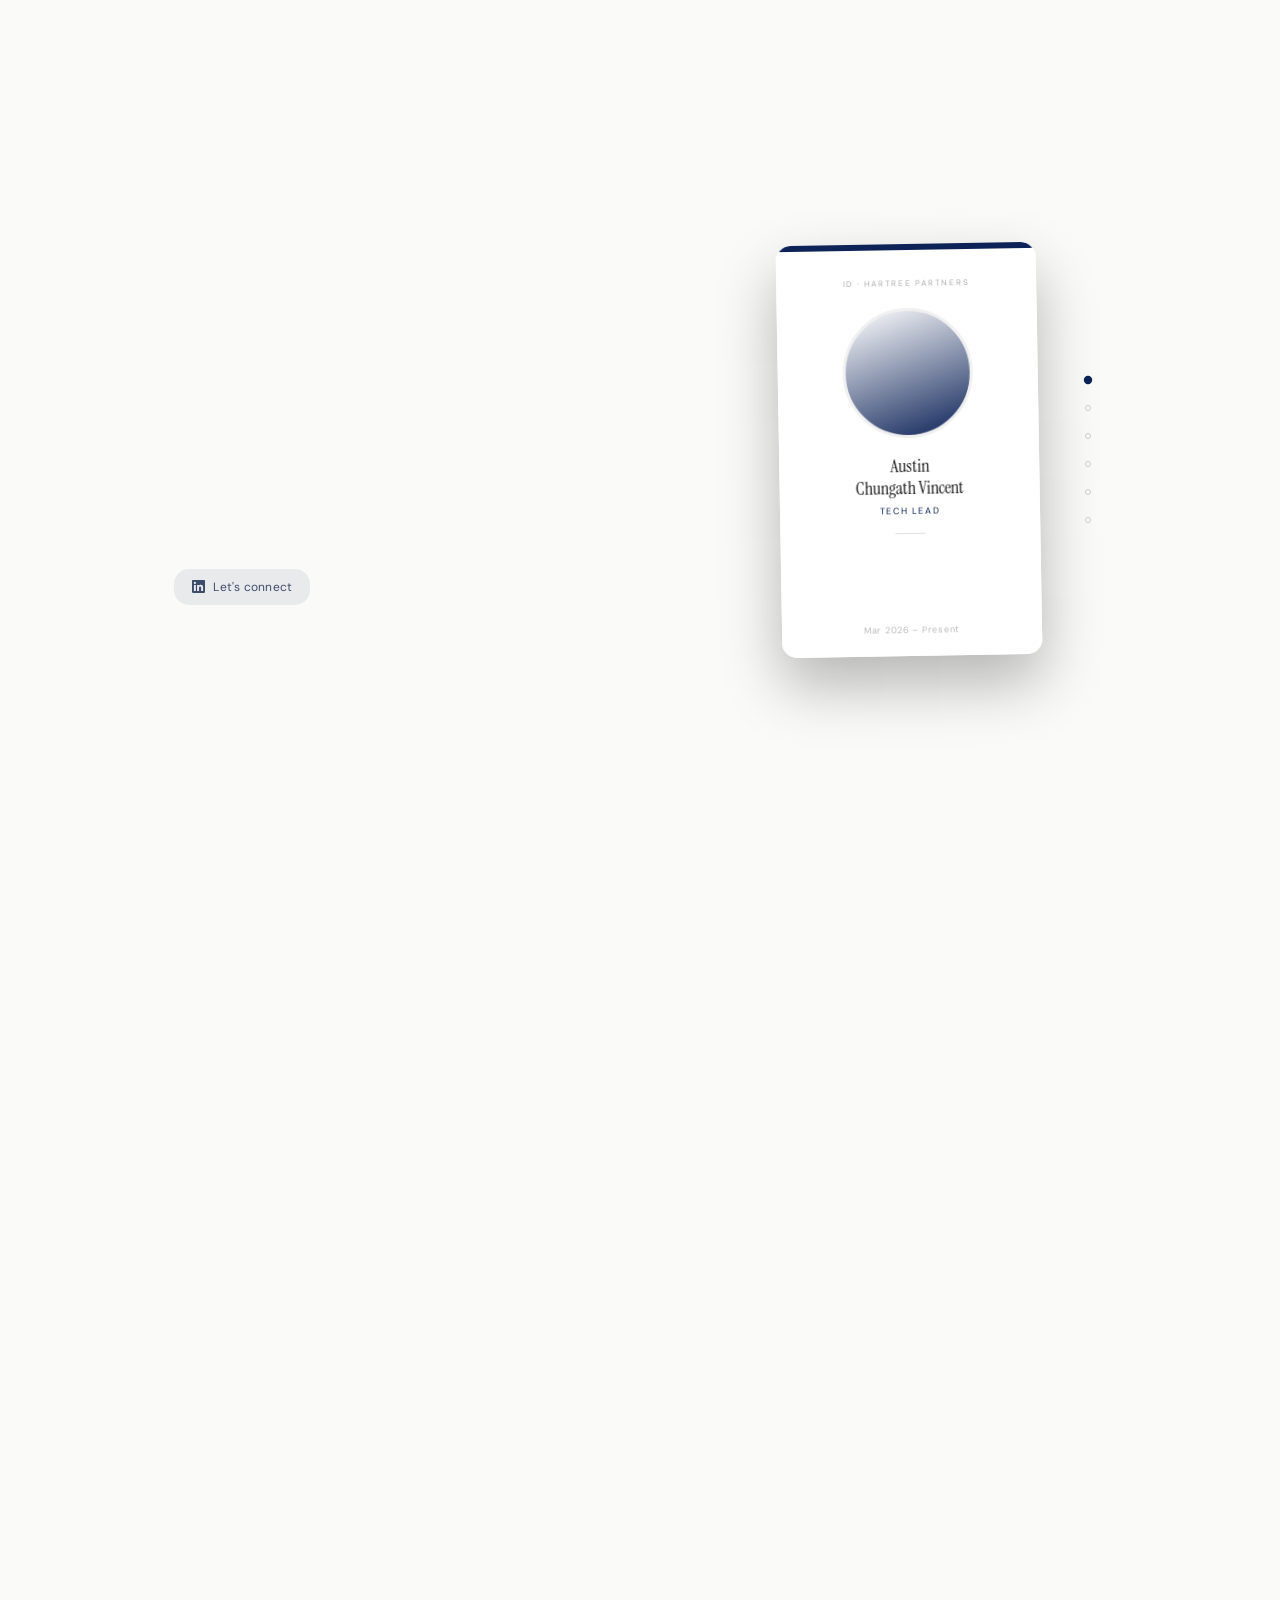
==== index.html @ 28f57650 "Add social preview meta tags for Open Graph and Twitter Card https://claude.ai/code/session_01TriZAc" ====
<!DOCTYPE html>
<html lang="en">
<head>
<meta charset="UTF-8">
<meta name="viewport" content="width=device-width, initial-scale=1.0">
<meta name="color-scheme" content="only light">
<title>Austin Chungath Vincent</title>
<meta property="og:title" content="Austin Chungath Vincent | Data Platform Architect">
<meta property="og:description" content="Architecting the data foundations for next-gen analytics and ML. Exploring a decade of scaling platforms from Fintech to Energy markets.">
<meta property="og:image" content="assets/headshots/hartree.jpg">
<meta property="og:type" content="website">
<meta name="twitter:card" content="summary_large_image">
<meta name="twitter:title" content="Austin Chungath Vincent | Data Platform Architect">
<meta name="twitter:description" content="Architecting the data foundations for next-gen analytics and ML. Exploring a decade of scaling platforms from Fintech to Energy markets.">
<meta name="twitter:image" content="assets/headshots/hartree.jpg">
<link rel="icon" type="image/svg+xml" href="favicon.svg">
<link rel="preconnect" href="https://fonts.googleapis.com">
<link href="https://fonts.googleapis.com/css2?family=Instrument+Serif:ital@0;1&family=DM+Sans:wght@300;400;500&display=swap" rel="stylesheet">
<link rel="stylesheet" href="css/styles.css">
</head>
<body>

<!-- Landscape block for mobile -->
<div class="orientation-msg" style="display:none; position:fixed; inset:0; background:#fafaf8; z-index:9999; flex-direction:column; align-items:center; justify-content:center; gap:16px; font-family:'DM Sans',sans-serif; color:#0d0d0d;">
  <div style="font-size:36px;">↺</div>
  <div style="font-size:13px; letter-spacing:.12em; text-transform:uppercase;">Please rotate your device</div>
</div>

<!-- ════════════════════ DESKTOP ════════════════════ -->
<div class="desktop">

  <!-- Left fixed panel -->
  <div class="left-panel" id="leftPanel">
    <div class="eyebrow" id="lpEyebrow"></div>
    <h2 class="headline" id="lpHeadline"></h2>
    <p class="sub" id="lpSub"></p>
    <div class="links">
      <a href="https://linkedin.com/in/austincv" target="_blank" class="linkedin-btn">
        <svg width="13" height="13" viewBox="0 0 24 24" fill="currentColor" aria-hidden="true"><path d="M20.447 20.452h-3.554v-5.569c0-1.328-.027-3.037-1.852-3.037-1.853 0-2.136 1.445-2.136 2.939v5.667H9.351V9h3.414v1.561h.046c.477-.9 1.637-1.85 3.37-1.85 3.601 0 4.267 2.37 4.267 5.455v6.286zM5.337 7.433a2.062 2.062 0 0 1-2.063-2.065 2.064 2.064 0 1 1 2.063 2.065zm1.782 13.019H3.555V9h3.564v11.452zM22.225 0H1.771C.792 0 0 .774 0 1.729v20.542C0 23.227.792 24 1.771 24h20.451C23.2 24 24 23.227 24 22.271V1.729C24 .774 23.2 0 22.222 0h.003z"/></svg>
        Let's connect
      </a>
    </div>
  </div>

  <!-- Right scrollable track -->
  <div class="right-track" id="rightTrack"></div>

  <!-- Sticky card stage -->
  <div class="card-stage">
    <div class="id-card-wrap">
      <div class="card-shadow" id="cardShadow"></div>
      <div class="card-3d" id="card3d">
        <div class="card-face front" id="cardFront"></div>
      </div>
    </div>
  </div>

</div>

<!-- ════════════════════ MOBILE ════════════════════ -->
<div class="mobile">
  <div class="mobile-header" id="mobileHeader">
    <div class="mobile-eyebrow" id="mobileEyebrow"></div>
    <div class="mobile-headline" id="mobileHeadline"></div>
  </div>

  <div class="mobile-swipe-area" id="mobileSwipeArea"></div>
  <div class="mobile-footer">
    <div class="mobile-progress" id="mobileProgress"></div>
  </div>
</div>

<script src="js/main.js"></script>
</body>
</html>
---- css/styles.css ----
@media screen and (max-width: 768px) and (orientation: landscape) {
  body { display: none; }
  .orientation-msg {
    display: flex !important;
  }
}

*, *::before, *::after { box-sizing: border-box; margin: 0; padding: 0; }

:root {
  --black: #0d0d0d;
  --white: #fafaf8;
  --grey: #888;
  --card-w: 260px;
  --card-h: 412px; /* ISO/IEC 7810 ID-1 portrait: 85.60×53.98 mm → 260×412 px */
}

html {
  scroll-behavior: auto;
  color-scheme: only light;
  scroll-snap-type: y mandatory;
}

body {
  background: var(--white);
  color: var(--black);
  font-family: 'DM Sans', sans-serif;
  overflow-x: hidden;
}

/* ─── DESKTOP ─────────────────────────────────────────── */
.desktop { display: flex; }
.mobile  { display: none; }

/* Left panel */
.left-panel {
  position: fixed;
  top: 0; left: 0;
  width: 42vw;
  height: 100vh;
  display: flex;
  flex-direction: column;
  justify-content: center;
  padding: 0 0 0 13.62vw;
  z-index: 10;
}

.left-panel .eyebrow {
  font-size: 11px;
  letter-spacing: .18em;
  text-transform: uppercase;
  color: var(--grey);
  margin-bottom: 20px;
  opacity: 0;
  transform: translateY(8px);
  transition: opacity .5s, transform .5s;
}


.left-panel .headline {
  font-family: 'Instrument Serif', serif;
  font-size: clamp(2.4rem, 4vw, 3.8rem);
  line-height: 1.08;
  letter-spacing: -.02em;
  margin-bottom: 20px;
  opacity: 0;
  transform: translateY(12px);
  transition: opacity .5s .06s, transform .5s .06s;
}

.left-panel .sub {
  font-size: 14px;
  line-height: 1.65;
  color: #555;
  max-width: 320px;
  opacity: 0;
  transform: translateY(8px);
  transition: opacity .5s .12s, transform .5s .12s;
}

.left-panel.visible .eyebrow,
.left-panel.visible .headline,
.left-panel.visible .sub { opacity: 1; transform: none; }

.links {
  display: flex;
  gap: 16px;
  margin-top: 40px;
}

.linkedin-btn {
  display: inline-flex;
  align-items: center;
  gap: 8px;
  padding: 10px 18px;
  border: none;
  border-radius: 15px;
  font-size: 12px;
  letter-spacing: .02em;
  color: color-mix(in srgb, var(--current-accent, #888) 60%, #888);
  background: color-mix(in srgb, var(--current-accent, #888) 7%, transparent);
  text-decoration: none;
  transition: transform .2s, box-shadow .2s;
}

/* Right scroll track */
.right-track {
  margin-left: 42vw;
  width: 58vw;
}

/* Fixed card stage */
.card-stage {
  position: fixed;
  top: 0;
  right: 0;
  width: 58vw;
  height: 100vh;
  display: flex;
  align-items: center;
  justify-content: center;
  perspective: 1200px;
}

/* ─── ID CARD ─────────────────────────────────────────── */
.id-card-wrap {
  position: relative;
  width: var(--card-w);
  height: var(--card-h);
}

/* Shadow on a sibling so filter never flattens preserve-3d */
.card-shadow {
  position: absolute;
  inset: 0;
  border-radius: 15px;
  box-shadow: 0 28px 60px rgba(0,0,0,.28);
  pointer-events: none;
}

/* Card container — transform driven by JS (swing + mouse tilt + flip) */
.card-3d {
  width: var(--card-w);
  height: var(--card-h);
  border-radius: 15px;
  overflow: hidden;
  background: #fff;
  position: relative;
  will-change: transform;
}

/* The single visible face */
.card-face {
  position: absolute;
  inset: 0;
  border-radius: 15px;
  overflow: hidden;
  background: #fff;
}


/* Card interior */
.card-inner {
  width: 100%;
  height: 100%;
  display: flex;
  flex-direction: column;
  align-items: center;
  padding: 28px 20px 20px;
  position: relative;
}

.card-top-stripe {
  position: absolute;
  top: 0; left: 0; right: 0;
  height: 6px;
  background: var(--accent, #0d0d0d);
}

.card-label {
  font-size: 8px;
  letter-spacing: .22em;
  text-transform: uppercase;
  color: #aaa;
  margin-bottom: 20px;
  margin-top: 6px;
}

.card-photo {
  width: 130px;
  height: 130px;
  border-radius: 50%;
  object-fit: cover;
  object-position: center top;
  border: 3px solid #f0f0f0;
  margin-bottom: 18px;
  flex-shrink: 0;
  background: linear-gradient(160deg, rgba(255,255,255,0.85) 0%, var(--accent) 100%);
}

.card-photo-placeholder {
  width: 130px;
  height: 130px;
  border-radius: 50%;
  background: #e8e8e8;
  margin-bottom: 18px;
  flex-shrink: 0;
  display: flex;
  align-items: center;
  justify-content: center;
  font-size: 28px;
  color: #aaa;
}

.card-name {
  font-family: 'Instrument Serif', serif;
  font-size: 18px;
  text-align: center;
  line-height: 1.2;
  margin-bottom: 6px;
  color: #111;
}

.card-title {
  font-size: 9px;
  letter-spacing: .18em;
  text-transform: uppercase;
  color: var(--accent, #0d0d0d);
  margin-bottom: 16px;
  text-align: center;
}

.card-divider {
  width: 30px;
  height: 1px;
  background: #e0e0e0;
  margin-bottom: 16px;
}

.card-logo-horizontal {
  margin-top: auto;
  max-width: 160px;
  max-height: 76px;
  object-fit: contain;
}

.card-dates {
  font-size: 9px;
  color: #bbb;
  letter-spacing: .08em;
  margin-top: 8px;
}

/* Role sections */
.role-section {
  height: 100vh;
  scroll-snap-align: start;
  scroll-snap-stop: always;
}

/* ─── SCROLL NAV ──────────────────────────────────────── */
.scroll-nav {
  position: fixed;
  right: calc(29vw - 182px);
  top: 50%;
  transform: translateY(-50%);
  display: flex;
  flex-direction: column;
  gap: 22px;
  z-index: 20;
}

.scroll-nav-item {
  display: flex;
  align-items: center;
  gap: 10px;
  cursor: pointer;
  justify-content: flex-end;
}

.scroll-nav-dot {
  width: 6px;
  height: 6px;
  border-radius: 50%;
  border: 1.5px solid #ccc;
  background: transparent;
  flex-shrink: 0;
  transition: background .35s, border-color .35s, transform .35s;
}

.scroll-nav-item.active .scroll-nav-dot {
  background: var(--nav-accent, #0d0d0d);
  border-color: var(--nav-accent, #0d0d0d);
  transform: scale(1.4);
}

/* ─── MOBILE ───────────────────────────────────────────── */
@media (max-width: 768px) {
  .scroll-nav { display: none; }
  .desktop { display: none; }

  .mobile {
    display: flex;
    flex-direction: column;
    height: 100vh;
    height: 100dvh;
    overflow: hidden;
  }

  .mobile-header {
    flex-shrink: 0;
    height: 25dvh;
    position: relative;
  }

  .mobile-eyebrow {
    position: absolute;
    top: 5dvh;
    left: 0;
    right: 0;
    text-align: center;
    font-size: 10px;
    letter-spacing: .18em;
    text-transform: uppercase;
    color: var(--grey);
    opacity: 0;
    transform: translateY(8px);
    transition: opacity .5s, transform .5s;
  }

  .mobile-headline {
    position: absolute;
    top: 9dvh;
    left: 50px;
    right: 50px;
    font-family: 'Instrument Serif', serif;
    font-size: 51.2px;
    line-height: 1.08;
    letter-spacing: -.02em;
    text-align: center;
    opacity: 0;
    transform: translateY(12px);
    transition: opacity .5s .06s, transform .5s .06s;
  }

  .mobile-header.visible .mobile-eyebrow,
  .mobile-header.visible .mobile-headline { opacity: 1; transform: none; }

  .mobile-swipe-area {
    flex: 1;
    position: relative;
    overflow: visible;
    min-height: 0;
  }

  /* Each card is individually positioned — JS sets translateX per card.
     Card is always rendered at the exact desktop dimensions (260×412px);
     JS injects scale() into every transform to fit the available space,
     guaranteeing pixel-identical proportions to the desktop card. */
  .mobile-card {
    position: absolute;
    top: 50%;
    left: 50%;
    width: var(--card-w);
    height: var(--card-h);
    border-radius: 15px;
    background: #fff;
    overflow: hidden;
    box-shadow: 0 12px 32px rgba(0,0,0,.14), 0 3px 8px rgba(0,0,0,.06);
    will-change: transform;
    user-select: none;
    -webkit-user-drag: none;
  }

  .mobile-footer {
    flex-shrink: 0;
    height: 10dvh;
    display: flex;
    flex-direction: column;
    align-items: center;
    position: relative;
    justify-content: center;
    padding: 0 20px max(16px, env(safe-area-inset-bottom));
  }

  .mobile-progress {
    position: absolute;
    top: 1.5dvh;
    left: 50%;
    transform: translateX(-50%);
    display: flex;
    gap: 6px;
  }

  .mobile-progress-dot {
    width: 6px; height: 6px;
    border-radius: 50%;
    border: 1px solid #d0d0d0;
    background: transparent;
    flex-shrink: 0;
    transition: background .35s, border-color .35s;
  }
  .mobile-progress-dot.active {
    background: #d0d0d0;
    border-color: #d0d0d0;
  }



}

/* ─── SMALL-HEIGHT PHONES (iPhone SE / 8, ≤700px tall) ──── */
@media (max-width: 768px) and (max-height: 700px) {
  .mobile-eyebrow {
    margin-bottom: 8px;
  }
  .mobile-headline {
    font-size: 38px;
  }
  /* Card interior proportions are preserved by JS scale() — no overrides needed */
}

/* ─── HOVER (pointer devices only) ───────────────────────── */
@media (hover: hover) {
  .linkedin-btn:hover {
    transform: translateY(-2px);
    box-shadow: 0 6px 16px rgba(0,0,0,.10);
  }
  .linkedin-btn:active {
    transform: translateY(1px);
    box-shadow: 0 2px 6px rgba(0,0,0,.08);
  }
}
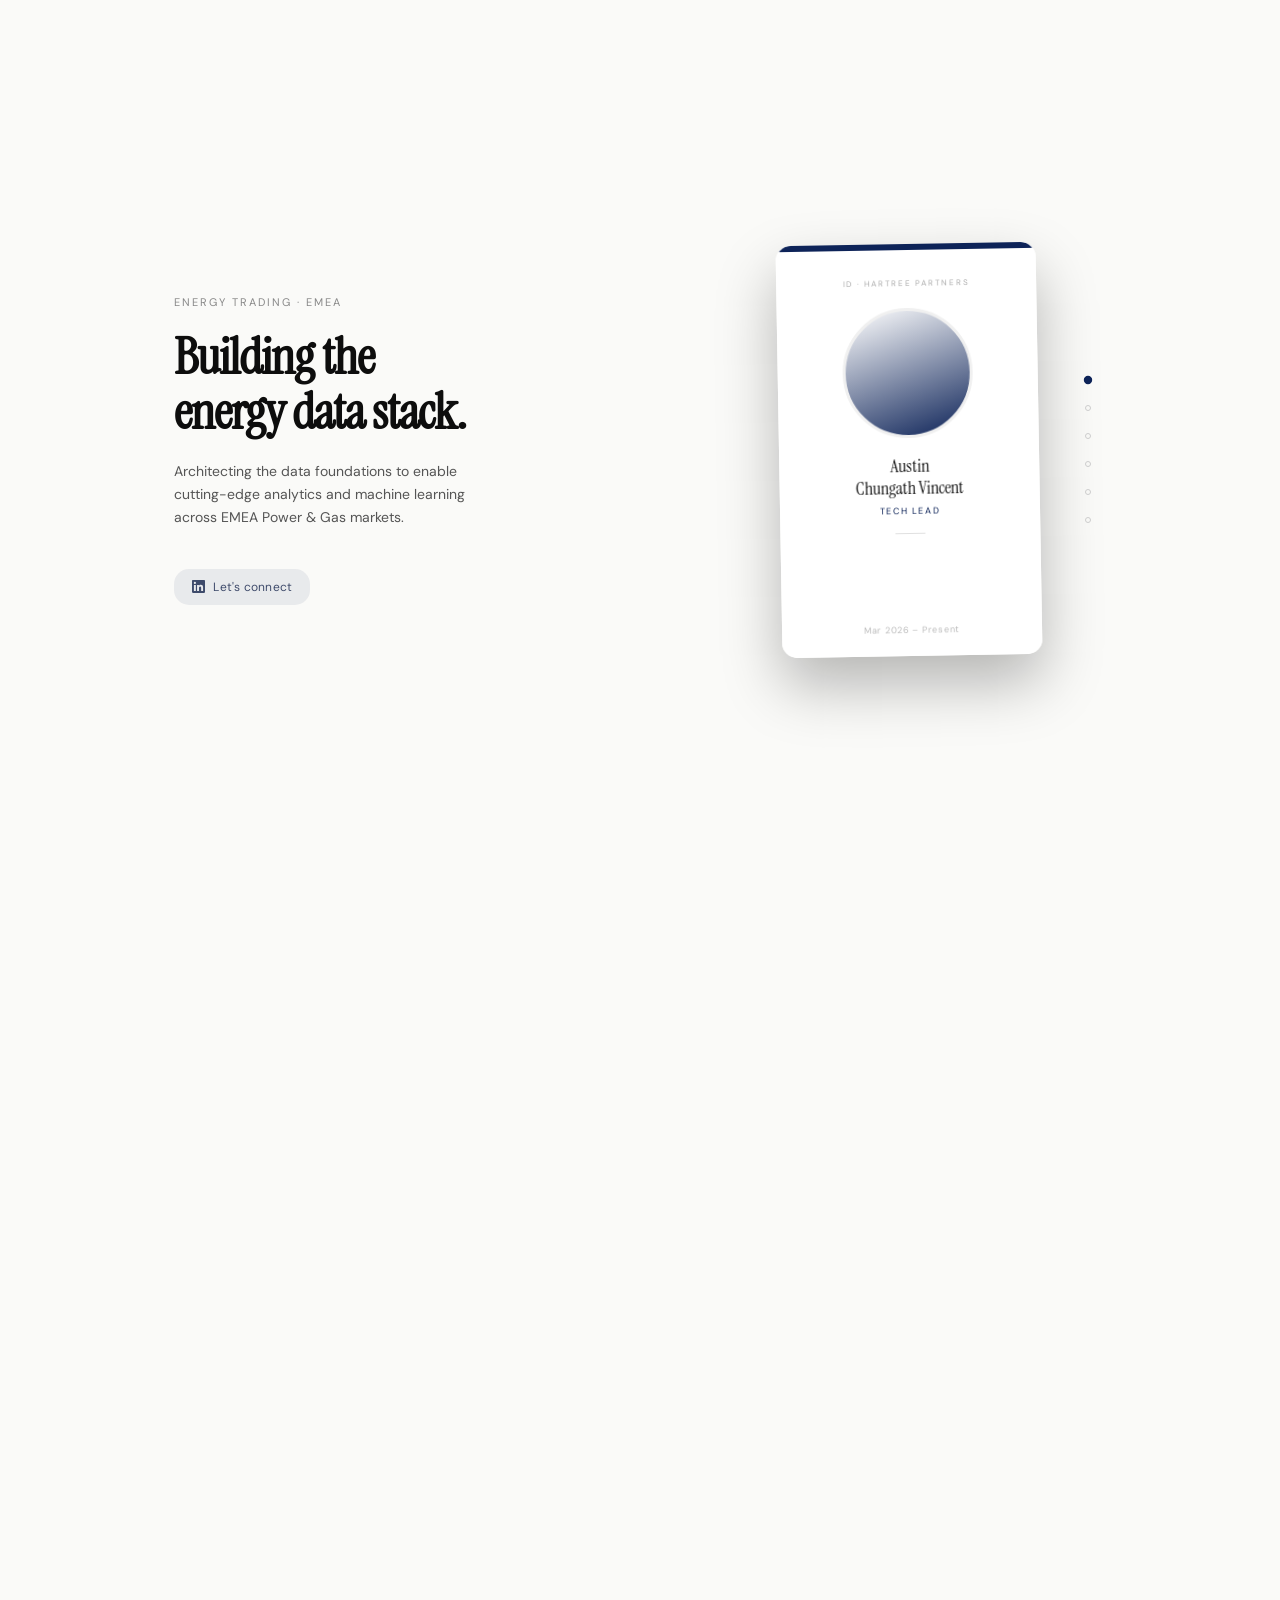
==== commit 256313f4: "Fix og:image and twitter:image to use absolute URLs Relative paths are not resolved correctly by soc" ====
--- a/index.html
+++ b/index.html
@@ -7,12 +7,13 @@
 <title>Austin Chungath Vincent</title>
 <meta property="og:title" content="Austin Chungath Vincent | Data Platform Architect">
 <meta property="og:description" content="Architecting the data foundations for next-gen analytics and ML. Exploring a decade of scaling platforms from Fintech to Energy markets.">
-<meta property="og:image" content="assets/headshots/hartree.jpg">
+<meta property="og:image" content="https://austincv.com/assets/headshots/hartree.jpg">
 <meta property="og:type" content="website">
+<meta property="og:url" content="https://austincv.com">
 <meta name="twitter:card" content="summary_large_image">
 <meta name="twitter:title" content="Austin Chungath Vincent | Data Platform Architect">
 <meta name="twitter:description" content="Architecting the data foundations for next-gen analytics and ML. Exploring a decade of scaling platforms from Fintech to Energy markets.">
-<meta name="twitter:image" content="assets/headshots/hartree.jpg">
+<meta name="twitter:image" content="https://austincv.com/assets/headshots/hartree.jpg">
 <link rel="icon" type="image/svg+xml" href="favicon.svg">
 <link rel="preconnect" href="https://fonts.googleapis.com">
 <link href="https://fonts.googleapis.com/css2?family=Instrument+Serif:ital@0;1&family=DM+Sans:wght@300;400;500&display=swap" rel="stylesheet">
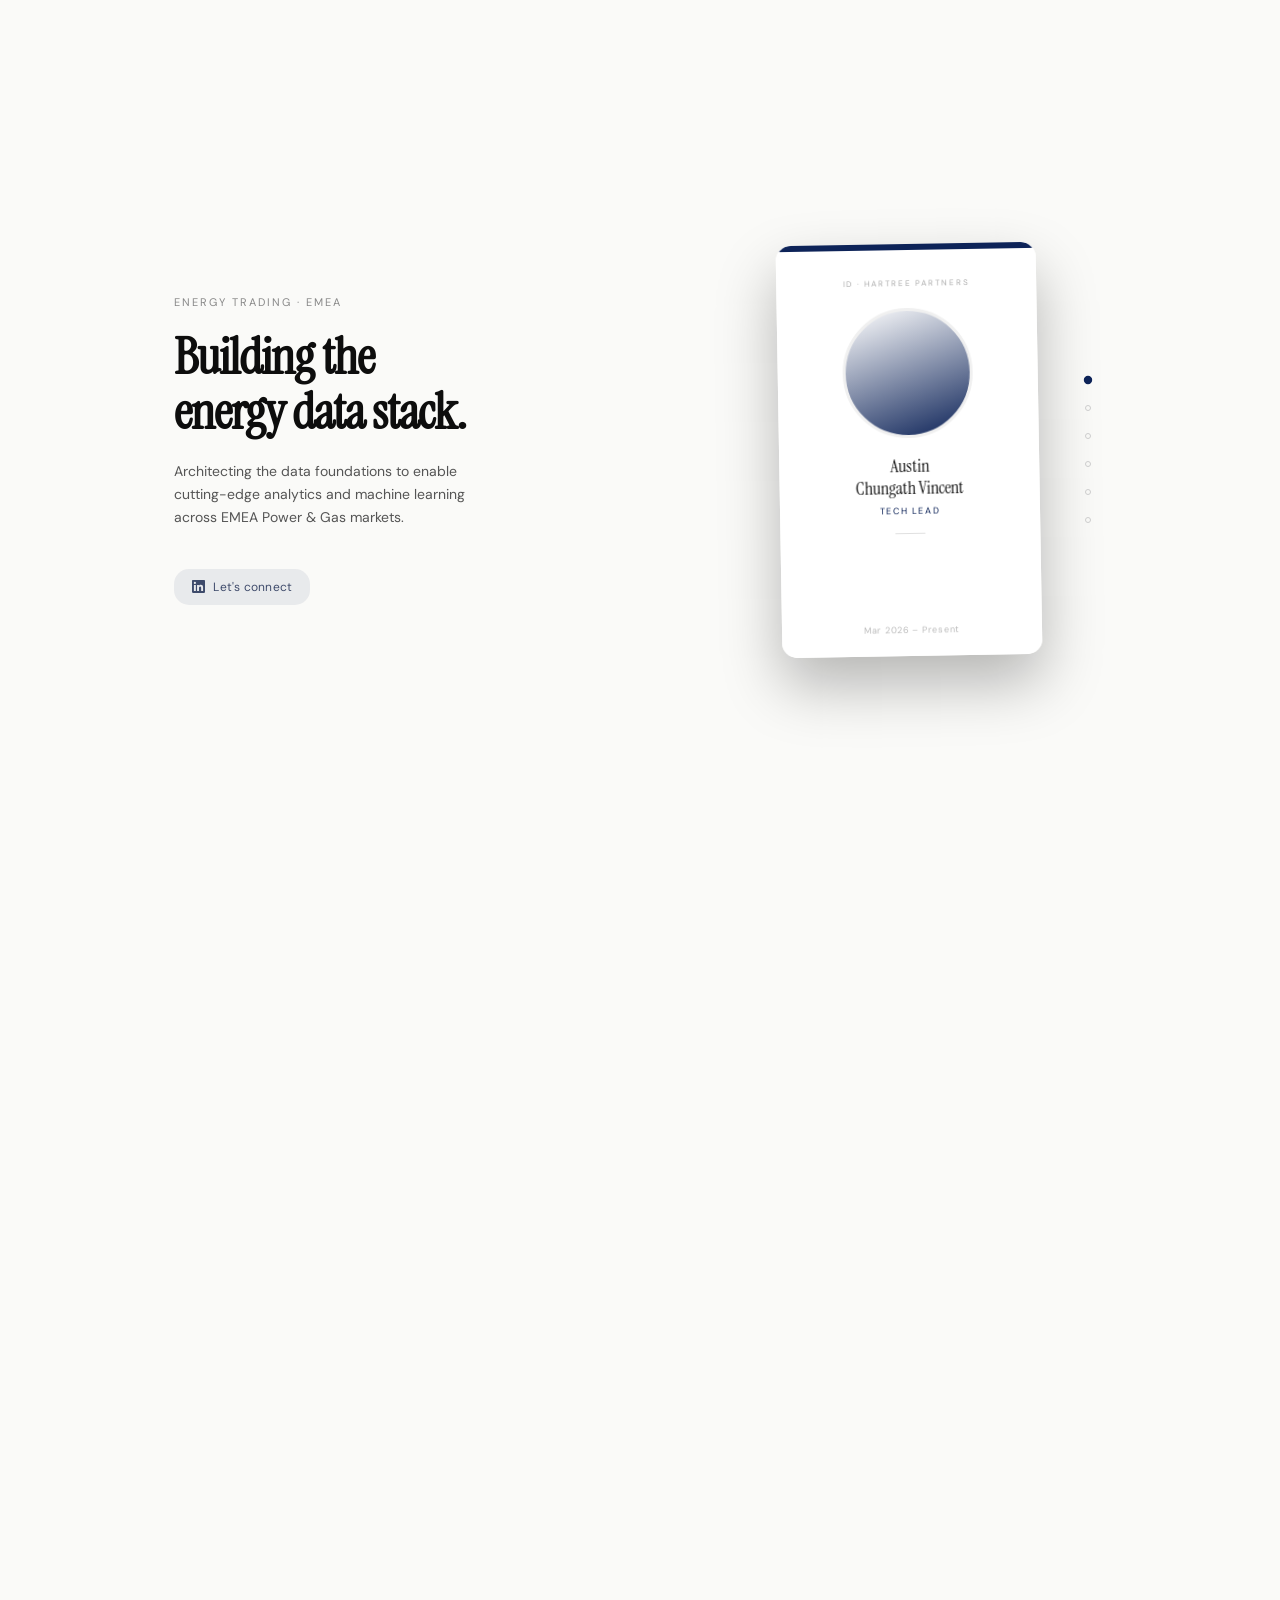
==== commit 45872224: "Add dedicated 1200x630 social preview image - Generate assets/social-preview.png at the OG-recommend" ====
--- a/index.html
+++ b/index.html
@@ -7,13 +7,17 @@
 <title>Austin Chungath Vincent</title>
 <meta property="og:title" content="Austin Chungath Vincent | Data Platform Architect">
 <meta property="og:description" content="Architecting the data foundations for next-gen analytics and ML. Exploring a decade of scaling platforms from Fintech to Energy markets.">
-<meta property="og:image" content="https://austincv.com/assets/headshots/hartree.jpg">
+<meta property="og:image" content="https://austincv.com/assets/social-preview.png">
+<meta property="og:image:width" content="1200">
+<meta property="og:image:height" content="630">
+<meta property="og:image:alt" content="Austin Chungath Vincent — Data Platform Architect">
 <meta property="og:type" content="website">
 <meta property="og:url" content="https://austincv.com">
 <meta name="twitter:card" content="summary_large_image">
 <meta name="twitter:title" content="Austin Chungath Vincent | Data Platform Architect">
 <meta name="twitter:description" content="Architecting the data foundations for next-gen analytics and ML. Exploring a decade of scaling platforms from Fintech to Energy markets.">
-<meta name="twitter:image" content="https://austincv.com/assets/headshots/hartree.jpg">
+<meta name="twitter:image" content="https://austincv.com/assets/social-preview.png">
+<meta name="twitter:image:alt" content="Austin Chungath Vincent — Data Platform Architect">
 <link rel="icon" type="image/svg+xml" href="favicon.svg">
 <link rel="preconnect" href="https://fonts.googleapis.com">
 <link href="https://fonts.googleapis.com/css2?family=Instrument+Serif:ital@0;1&family=DM+Sans:wght@300;400;500&display=swap" rel="stylesheet">
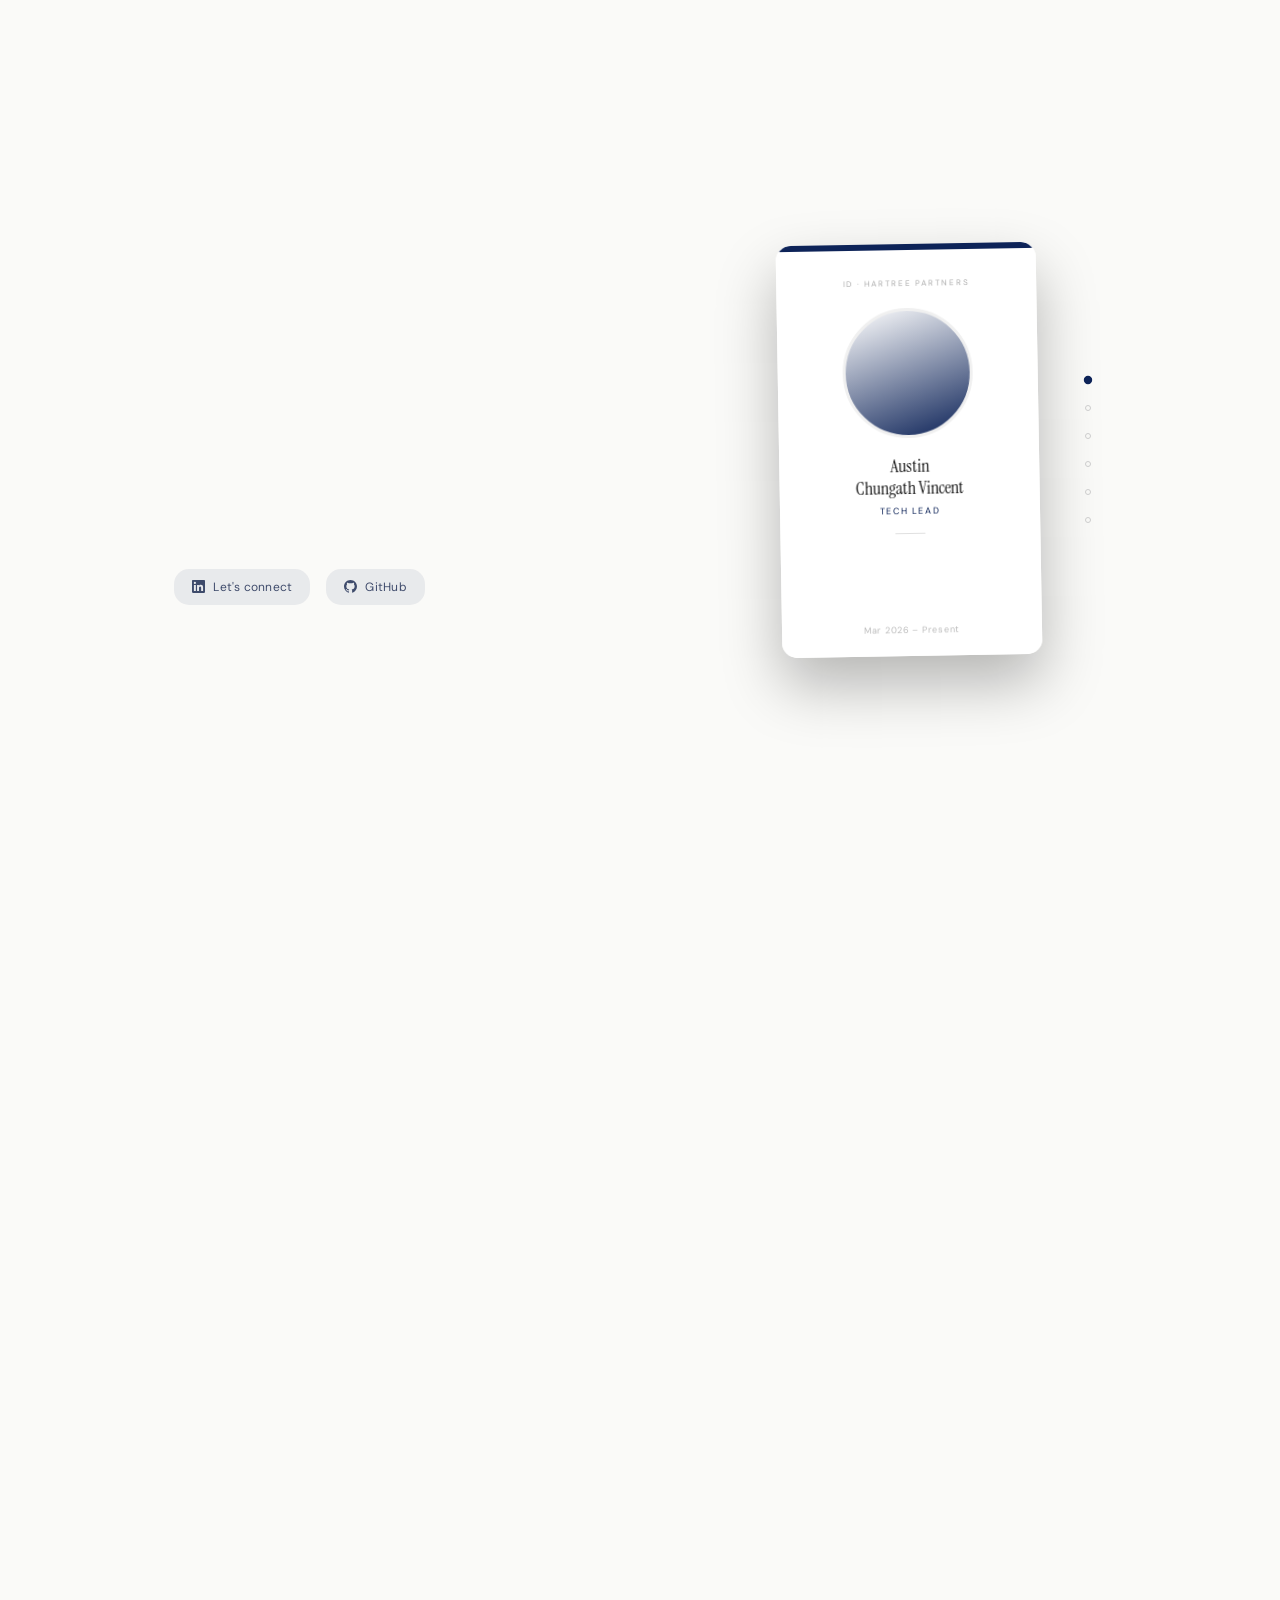
==== commit af9d533b: "fix: audit — missing GitHub links, mobile buttons, headline overflow, eyebrow typo - Add GitHub butt" ====
--- a/index.html
+++ b/index.html
@@ -44,6 +44,10 @@
         <svg width="13" height="13" viewBox="0 0 24 24" fill="currentColor" aria-hidden="true"><path d="M20.447 20.452h-3.554v-5.569c0-1.328-.027-3.037-1.852-3.037-1.853 0-2.136 1.445-2.136 2.939v5.667H9.351V9h3.414v1.561h.046c.477-.9 1.637-1.85 3.37-1.85 3.601 0 4.267 2.37 4.267 5.455v6.286zM5.337 7.433a2.062 2.062 0 0 1-2.063-2.065 2.064 2.064 0 1 1 2.063 2.065zm1.782 13.019H3.555V9h3.564v11.452zM22.225 0H1.771C.792 0 0 .774 0 1.729v20.542C0 23.227.792 24 1.771 24h20.451C23.2 24 24 23.227 24 22.271V1.729C24 .774 23.2 0 22.222 0h.003z"/></svg>
         Let's connect
       </a>
+      <a href="https://github.com/austincv" target="_blank" class="github-btn">
+        <svg width="13" height="13" viewBox="0 0 24 24" fill="currentColor" aria-hidden="true"><path d="M12 0C5.374 0 0 5.373 0 12c0 5.302 3.438 9.8 8.207 11.387.599.111.793-.261.793-.577v-2.234c-3.338.726-4.033-1.416-4.033-1.416-.546-1.387-1.333-1.756-1.333-1.756-1.089-.745.083-.729.083-.729 1.205.084 1.839 1.237 1.839 1.237 1.07 1.834 2.807 1.304 3.492.997.107-.775.418-1.305.762-1.604-2.665-.305-5.467-1.334-5.467-5.931 0-1.311.469-2.381 1.236-3.221-.124-.303-.535-1.524.117-3.176 0 0 1.008-.322 3.301 1.23A11.509 11.509 0 0 1 12 5.803c1.02.005 2.047.138 3.006.404 2.291-1.552 3.297-1.23 3.297-1.23.653 1.653.242 2.874.118 3.176.77.84 1.235 1.911 1.235 3.221 0 4.609-2.807 5.624-5.479 5.921.43.372.823 1.102.823 2.222v3.293c0 .319.192.694.801.576C20.566 21.797 24 17.3 24 12c0-6.627-5.373-12-12-12z"/></svg>
+        GitHub
+      </a>
     </div>
   </div>
 
@@ -72,6 +76,16 @@
   <div class="mobile-swipe-area" id="mobileSwipeArea"></div>
   <div class="mobile-footer">
     <div class="mobile-progress" id="mobileProgress"></div>
+    <div class="mobile-links">
+      <a href="https://linkedin.com/in/austincv" target="_blank" class="mobile-link-btn">
+        <svg width="12" height="12" viewBox="0 0 24 24" fill="currentColor" aria-hidden="true"><path d="M20.447 20.452h-3.554v-5.569c0-1.328-.027-3.037-1.852-3.037-1.853 0-2.136 1.445-2.136 2.939v5.667H9.351V9h3.414v1.561h.046c.477-.9 1.637-1.85 3.37-1.85 3.601 0 4.267 2.37 4.267 5.455v6.286zM5.337 7.433a2.062 2.062 0 0 1-2.063-2.065 2.064 2.064 0 1 1 2.063 2.065zm1.782 13.019H3.555V9h3.564v11.452zM22.225 0H1.771C.792 0 0 .774 0 1.729v20.542C0 23.227.792 24 1.771 24h20.451C23.2 24 24 23.227 24 22.271V1.729C24 .774 23.2 0 22.222 0h.003z"/></svg>
+        LinkedIn
+      </a>
+      <a href="https://github.com/austincv" target="_blank" class="mobile-link-btn">
+        <svg width="12" height="12" viewBox="0 0 24 24" fill="currentColor" aria-hidden="true"><path d="M12 0C5.374 0 0 5.373 0 12c0 5.302 3.438 9.8 8.207 11.387.599.111.793-.261.793-.577v-2.234c-3.338.726-4.033-1.416-4.033-1.416-.546-1.387-1.333-1.756-1.333-1.756-1.089-.745.083-.729.083-.729 1.205.084 1.839 1.237 1.839 1.237 1.07 1.834 2.807 1.304 3.492.997.107-.775.418-1.305.762-1.604-2.665-.305-5.467-1.334-5.467-5.931 0-1.311.469-2.381 1.236-3.221-.124-.303-.535-1.524.117-3.176 0 0 1.008-.322 3.301 1.23A11.509 11.509 0 0 1 12 5.803c1.02.005 2.047.138 3.006.404 2.291-1.552 3.297-1.23 3.297-1.23.653 1.653.242 2.874.118 3.176.77.84 1.235 1.911 1.235 3.221 0 4.609-2.807 5.624-5.479 5.921.43.372.823 1.102.823 2.222v3.293c0 .319.192.694.801.576C20.566 21.797 24 17.3 24 12c0-6.627-5.373-12-12-12z"/></svg>
+        GitHub
+      </a>
+    </div>
   </div>
 </div>
 
--- a/css/styles.css
+++ b/css/styles.css
@@ -88,7 +88,8 @@
   margin-top: 40px;
 }
 
-.linkedin-btn {
+.linkedin-btn,
+.github-btn {
   display: inline-flex;
   align-items: center;
   gap: 8px;
@@ -334,7 +335,7 @@
     left: 50px;
     right: 50px;
     font-family: 'Instrument Serif', serif;
-    font-size: 51.2px;
+    font-size: clamp(28px, 8.5vw, 44px);
     line-height: 1.08;
     letter-spacing: -.02em;
     text-align: center;
@@ -405,7 +406,29 @@
     border-color: #d0d0d0;
   }
 
-
+  .mobile-links {
+    position: absolute;
+    bottom: max(14px, env(safe-area-inset-bottom));
+    left: 50%;
+    transform: translateX(-50%);
+    display: flex;
+    gap: 10px;
+  }
+
+  .mobile-link-btn {
+    display: inline-flex;
+    align-items: center;
+    gap: 6px;
+    padding: 8px 16px;
+    border-radius: 12px;
+    font-size: 11px;
+    letter-spacing: .02em;
+    color: color-mix(in srgb, var(--current-accent, #888) 60%, #888);
+    background: color-mix(in srgb, var(--current-accent, #888) 7%, transparent);
+    text-decoration: none;
+    white-space: nowrap;
+    transition: transform .2s, box-shadow .2s;
+  }
 
 }
 
@@ -415,18 +438,22 @@
     margin-bottom: 8px;
   }
   .mobile-headline {
-    font-size: 38px;
+    font-size: clamp(22px, 7vw, 32px);
   }
   /* Card interior proportions are preserved by JS scale() — no overrides needed */
 }
 
 /* ─── HOVER (pointer devices only) ───────────────────────── */
 @media (hover: hover) {
-  .linkedin-btn:hover {
+  .linkedin-btn:hover,
+  .github-btn:hover,
+  .mobile-link-btn:hover {
     transform: translateY(-2px);
     box-shadow: 0 6px 16px rgba(0,0,0,.10);
   }
-  .linkedin-btn:active {
+  .linkedin-btn:active,
+  .github-btn:active,
+  .mobile-link-btn:active {
     transform: translateY(1px);
     box-shadow: 0 2px 6px rgba(0,0,0,.08);
   }
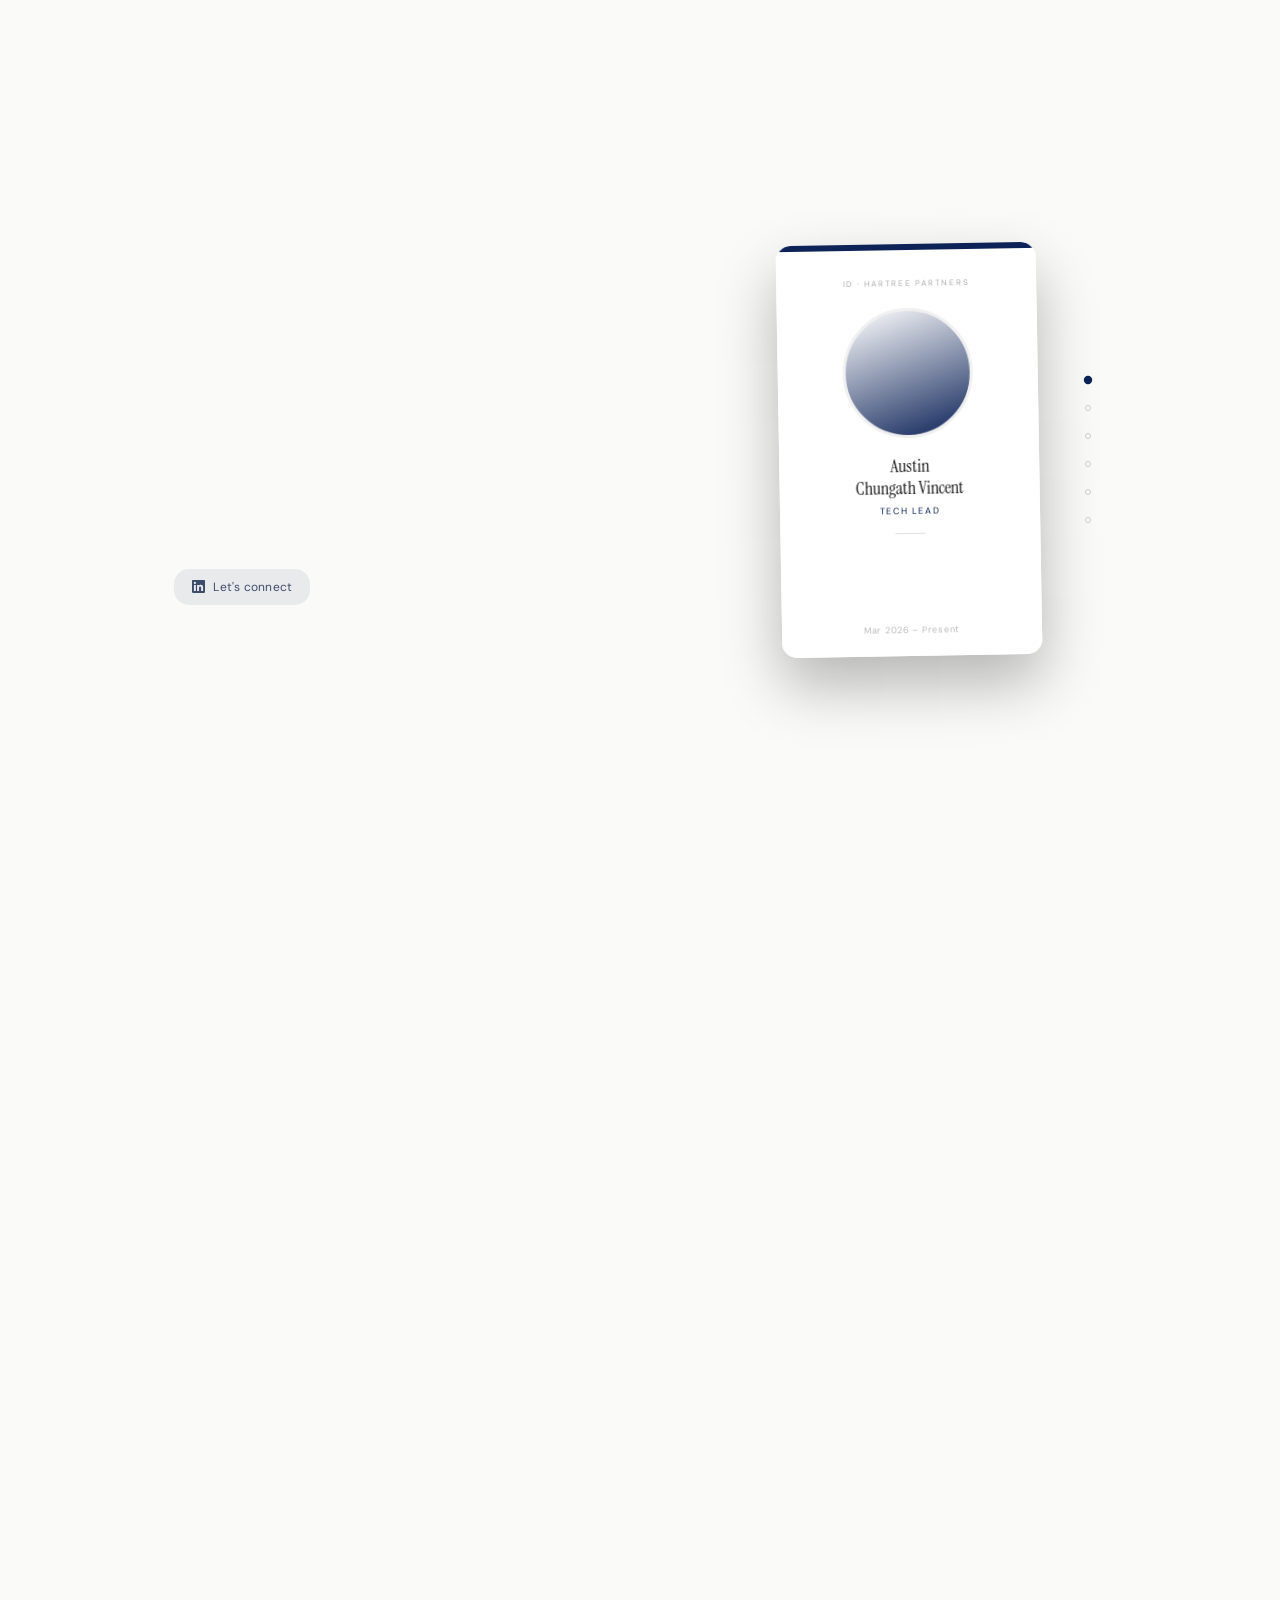
==== commit f563907c: "revert: undo GitHub link + mobile buttons (intentional design) Desktop shows LinkedIn only. Mobile h" ====
--- a/index.html
+++ b/index.html
@@ -44,10 +44,6 @@
         <svg width="13" height="13" viewBox="0 0 24 24" fill="currentColor" aria-hidden="true"><path d="M20.447 20.452h-3.554v-5.569c0-1.328-.027-3.037-1.852-3.037-1.853 0-2.136 1.445-2.136 2.939v5.667H9.351V9h3.414v1.561h.046c.477-.9 1.637-1.85 3.37-1.85 3.601 0 4.267 2.37 4.267 5.455v6.286zM5.337 7.433a2.062 2.062 0 0 1-2.063-2.065 2.064 2.064 0 1 1 2.063 2.065zm1.782 13.019H3.555V9h3.564v11.452zM22.225 0H1.771C.792 0 0 .774 0 1.729v20.542C0 23.227.792 24 1.771 24h20.451C23.2 24 24 23.227 24 22.271V1.729C24 .774 23.2 0 22.222 0h.003z"/></svg>
         Let's connect
       </a>
-      <a href="https://github.com/austincv" target="_blank" class="github-btn">
-        <svg width="13" height="13" viewBox="0 0 24 24" fill="currentColor" aria-hidden="true"><path d="M12 0C5.374 0 0 5.373 0 12c0 5.302 3.438 9.8 8.207 11.387.599.111.793-.261.793-.577v-2.234c-3.338.726-4.033-1.416-4.033-1.416-.546-1.387-1.333-1.756-1.333-1.756-1.089-.745.083-.729.083-.729 1.205.084 1.839 1.237 1.839 1.237 1.07 1.834 2.807 1.304 3.492.997.107-.775.418-1.305.762-1.604-2.665-.305-5.467-1.334-5.467-5.931 0-1.311.469-2.381 1.236-3.221-.124-.303-.535-1.524.117-3.176 0 0 1.008-.322 3.301 1.23A11.509 11.509 0 0 1 12 5.803c1.02.005 2.047.138 3.006.404 2.291-1.552 3.297-1.23 3.297-1.23.653 1.653.242 2.874.118 3.176.77.84 1.235 1.911 1.235 3.221 0 4.609-2.807 5.624-5.479 5.921.43.372.823 1.102.823 2.222v3.293c0 .319.192.694.801.576C20.566 21.797 24 17.3 24 12c0-6.627-5.373-12-12-12z"/></svg>
-        GitHub
-      </a>
     </div>
   </div>
 
@@ -76,16 +72,6 @@
   <div class="mobile-swipe-area" id="mobileSwipeArea"></div>
   <div class="mobile-footer">
     <div class="mobile-progress" id="mobileProgress"></div>
-    <div class="mobile-links">
-      <a href="https://linkedin.com/in/austincv" target="_blank" class="mobile-link-btn">
-        <svg width="12" height="12" viewBox="0 0 24 24" fill="currentColor" aria-hidden="true"><path d="M20.447 20.452h-3.554v-5.569c0-1.328-.027-3.037-1.852-3.037-1.853 0-2.136 1.445-2.136 2.939v5.667H9.351V9h3.414v1.561h.046c.477-.9 1.637-1.85 3.37-1.85 3.601 0 4.267 2.37 4.267 5.455v6.286zM5.337 7.433a2.062 2.062 0 0 1-2.063-2.065 2.064 2.064 0 1 1 2.063 2.065zm1.782 13.019H3.555V9h3.564v11.452zM22.225 0H1.771C.792 0 0 .774 0 1.729v20.542C0 23.227.792 24 1.771 24h20.451C23.2 24 24 23.227 24 22.271V1.729C24 .774 23.2 0 22.222 0h.003z"/></svg>
-        LinkedIn
-      </a>
-      <a href="https://github.com/austincv" target="_blank" class="mobile-link-btn">
-        <svg width="12" height="12" viewBox="0 0 24 24" fill="currentColor" aria-hidden="true"><path d="M12 0C5.374 0 0 5.373 0 12c0 5.302 3.438 9.8 8.207 11.387.599.111.793-.261.793-.577v-2.234c-3.338.726-4.033-1.416-4.033-1.416-.546-1.387-1.333-1.756-1.333-1.756-1.089-.745.083-.729.083-.729 1.205.084 1.839 1.237 1.839 1.237 1.07 1.834 2.807 1.304 3.492.997.107-.775.418-1.305.762-1.604-2.665-.305-5.467-1.334-5.467-5.931 0-1.311.469-2.381 1.236-3.221-.124-.303-.535-1.524.117-3.176 0 0 1.008-.322 3.301 1.23A11.509 11.509 0 0 1 12 5.803c1.02.005 2.047.138 3.006.404 2.291-1.552 3.297-1.23 3.297-1.23.653 1.653.242 2.874.118 3.176.77.84 1.235 1.911 1.235 3.221 0 4.609-2.807 5.624-5.479 5.921.43.372.823 1.102.823 2.222v3.293c0 .319.192.694.801.576C20.566 21.797 24 17.3 24 12c0-6.627-5.373-12-12-12z"/></svg>
-        GitHub
-      </a>
-    </div>
   </div>
 </div>
 
--- a/css/styles.css
+++ b/css/styles.css
@@ -88,8 +88,7 @@
   margin-top: 40px;
 }
 
-.linkedin-btn,
-.github-btn {
+.linkedin-btn {
   display: inline-flex;
   align-items: center;
   gap: 8px;
@@ -406,29 +405,7 @@
     border-color: #d0d0d0;
   }
 
-  .mobile-links {
-    position: absolute;
-    bottom: max(14px, env(safe-area-inset-bottom));
-    left: 50%;
-    transform: translateX(-50%);
-    display: flex;
-    gap: 10px;
-  }
-
-  .mobile-link-btn {
-    display: inline-flex;
-    align-items: center;
-    gap: 6px;
-    padding: 8px 16px;
-    border-radius: 12px;
-    font-size: 11px;
-    letter-spacing: .02em;
-    color: color-mix(in srgb, var(--current-accent, #888) 60%, #888);
-    background: color-mix(in srgb, var(--current-accent, #888) 7%, transparent);
-    text-decoration: none;
-    white-space: nowrap;
-    transition: transform .2s, box-shadow .2s;
-  }
+
 
 }
 
@@ -445,15 +422,11 @@
 
 /* ─── HOVER (pointer devices only) ───────────────────────── */
 @media (hover: hover) {
-  .linkedin-btn:hover,
-  .github-btn:hover,
-  .mobile-link-btn:hover {
+  .linkedin-btn:hover {
     transform: translateY(-2px);
     box-shadow: 0 6px 16px rgba(0,0,0,.10);
   }
-  .linkedin-btn:active,
-  .github-btn:active,
-  .mobile-link-btn:active {
+  .linkedin-btn:active {
     transform: translateY(1px);
     box-shadow: 0 2px 6px rgba(0,0,0,.08);
   }
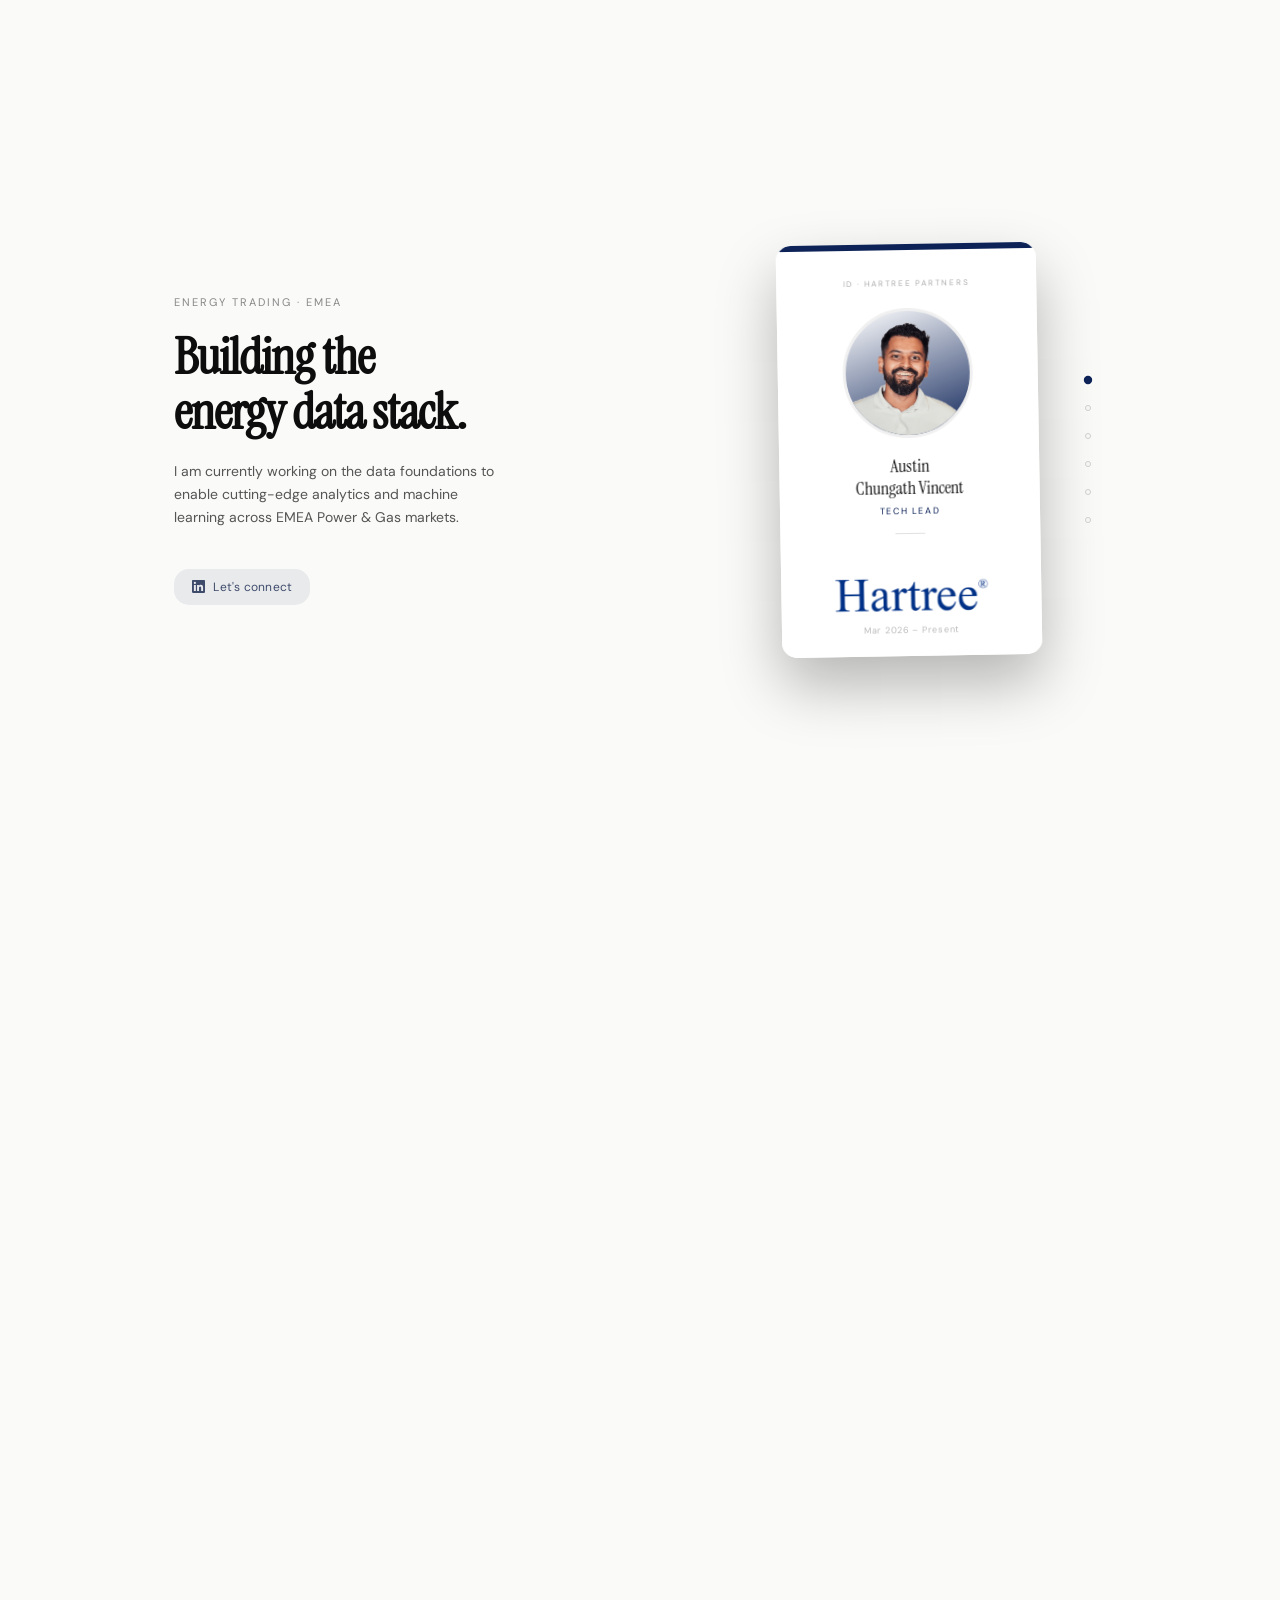
==== commit 2cd81030: "Add LinkedIn icon to mobile footer (bottom-right) Subtle #999 grey icon, absolutely positioned in th" ====
--- a/index.html
+++ b/index.html
@@ -72,6 +72,9 @@
   <div class="mobile-swipe-area" id="mobileSwipeArea"></div>
   <div class="mobile-footer">
     <div class="mobile-progress" id="mobileProgress"></div>
+    <a href="https://linkedin.com/in/austincv" target="_blank" class="mobile-linkedin-icon" aria-label="LinkedIn">
+      <svg width="16" height="16" viewBox="0 0 24 24" fill="currentColor" aria-hidden="true"><path d="M20.447 20.452h-3.554v-5.569c0-1.328-.027-3.037-1.852-3.037-1.853 0-2.136 1.445-2.136 2.939v5.667H9.351V9h3.414v1.561h.046c.477-.9 1.637-1.85 3.37-1.85 3.601 0 4.267 2.37 4.267 5.455v6.286zM5.337 7.433a2.062 2.062 0 0 1-2.063-2.065 2.064 2.064 0 1 1 2.063 2.065zm1.782 13.019H3.555V9h3.564v11.452zM22.225 0H1.771C.792 0 0 .774 0 1.729v20.542C0 23.227.792 24 1.771 24h20.451C23.2 24 24 23.227 24 22.271V1.729C24 .774 23.2 0 22.222 0h.003z"/></svg>
+    </a>
   </div>
 </div>
 
--- a/css/styles.css
+++ b/css/styles.css
@@ -334,7 +334,7 @@
     left: 50px;
     right: 50px;
     font-family: 'Instrument Serif', serif;
-    font-size: clamp(28px, 8.5vw, 44px);
+    font-size: 51.2px;
     line-height: 1.08;
     letter-spacing: -.02em;
     text-align: center;
@@ -405,7 +405,19 @@
     border-color: #d0d0d0;
   }
 
-
+  .mobile-linkedin-icon {
+    position: absolute;
+    right: 20px;
+    bottom: max(16px, env(safe-area-inset-bottom));
+    color: #999;
+    text-decoration: none;
+    line-height: 0;
+    transition: color .2s;
+  }
+
+  .mobile-linkedin-icon:active {
+    color: #888;
+  }
 
 }
 
@@ -415,7 +427,7 @@
     margin-bottom: 8px;
   }
   .mobile-headline {
-    font-size: clamp(22px, 7vw, 32px);
+    font-size: 38px;
   }
   /* Card interior proportions are preserved by JS scale() — no overrides needed */
 }
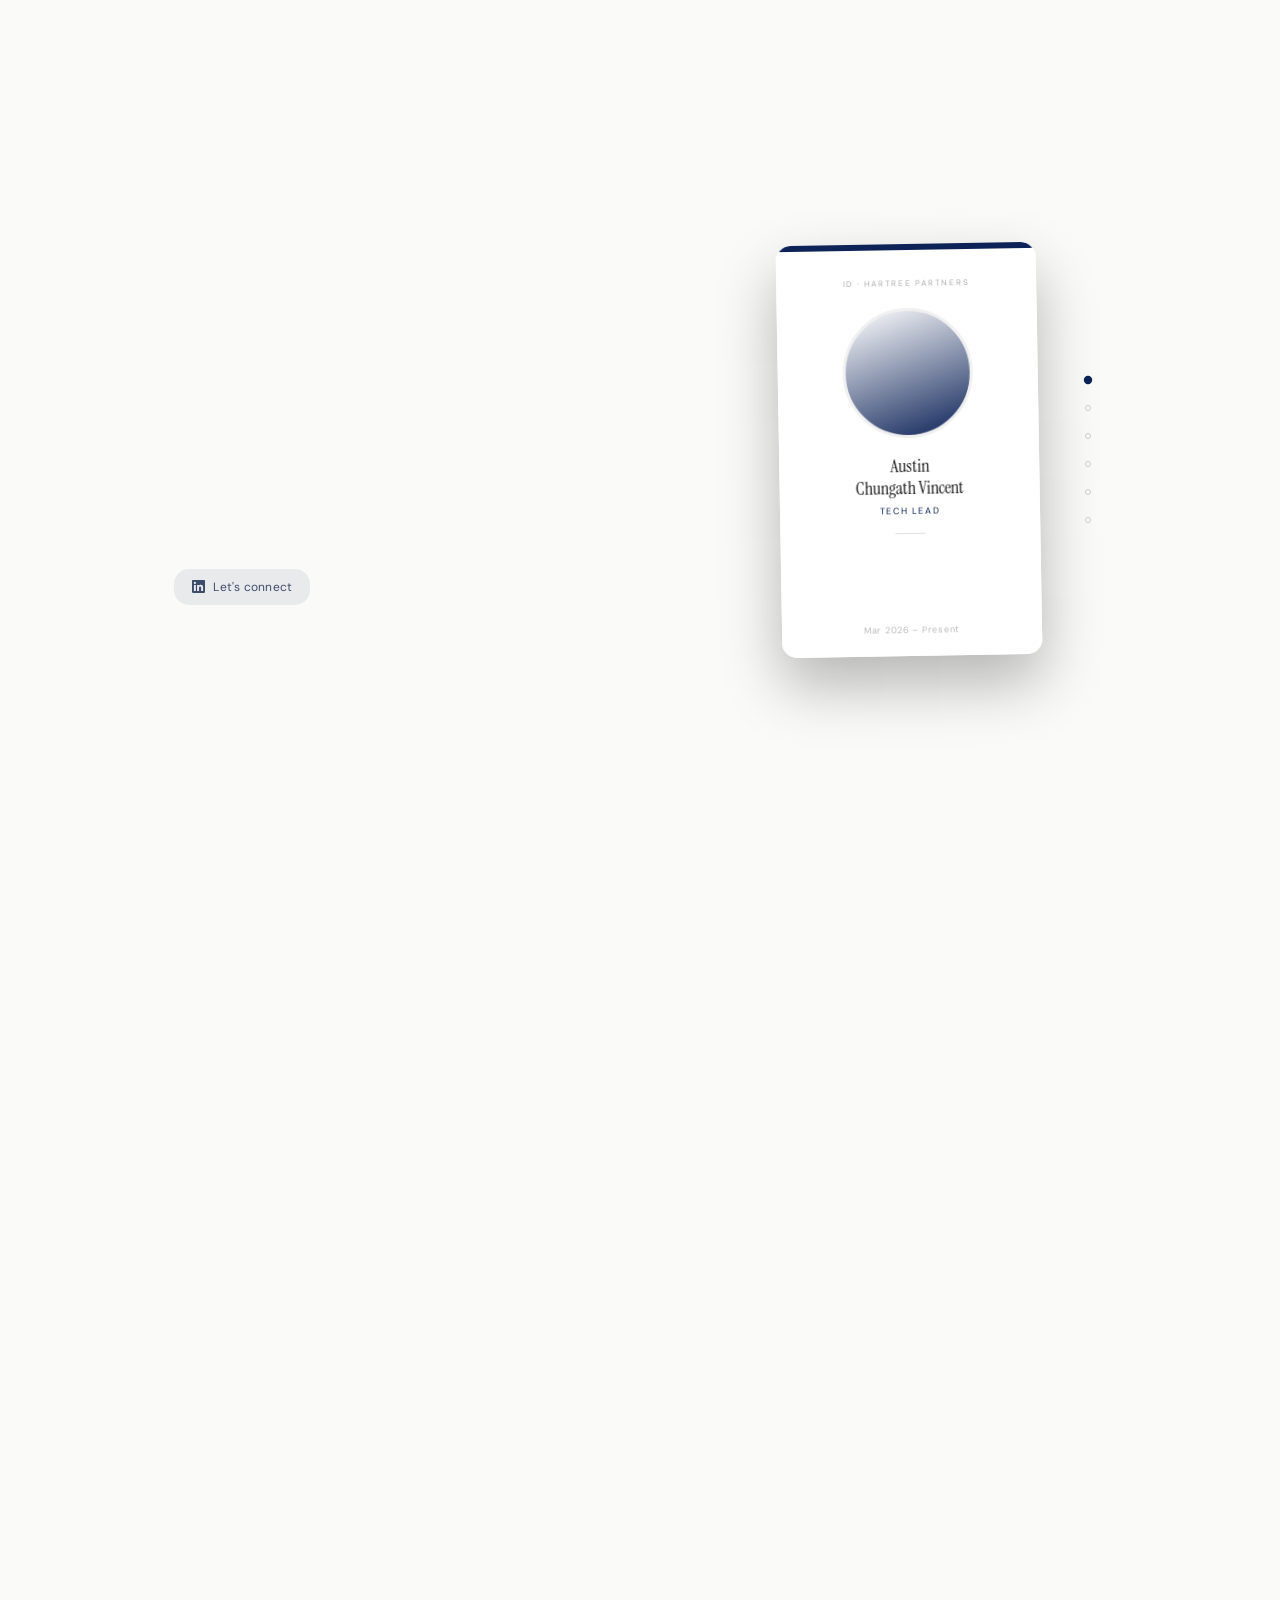
==== commit f210bfdc: "Deploying to gh-pages from @ austincv/austincv.com@8c031cc2779b775e6ef1c78ed49f860a9dea443d 🚀" ====
--- a/index.html
+++ b/index.html
@@ -72,9 +72,6 @@
   <div class="mobile-swipe-area" id="mobileSwipeArea"></div>
   <div class="mobile-footer">
     <div class="mobile-progress" id="mobileProgress"></div>
-    <a href="https://linkedin.com/in/austincv" target="_blank" class="mobile-linkedin-icon" aria-label="LinkedIn">
-      <svg width="16" height="16" viewBox="0 0 24 24" fill="currentColor" aria-hidden="true"><path d="M20.447 20.452h-3.554v-5.569c0-1.328-.027-3.037-1.852-3.037-1.853 0-2.136 1.445-2.136 2.939v5.667H9.351V9h3.414v1.561h.046c.477-.9 1.637-1.85 3.37-1.85 3.601 0 4.267 2.37 4.267 5.455v6.286zM5.337 7.433a2.062 2.062 0 0 1-2.063-2.065 2.064 2.064 0 1 1 2.063 2.065zm1.782 13.019H3.555V9h3.564v11.452zM22.225 0H1.771C.792 0 0 .774 0 1.729v20.542C0 23.227.792 24 1.771 24h20.451C23.2 24 24 23.227 24 22.271V1.729C24 .774 23.2 0 22.222 0h.003z"/></svg>
-    </a>
   </div>
 </div>
 
--- a/css/styles.css
+++ b/css/styles.css
@@ -405,20 +405,6 @@
     border-color: #d0d0d0;
   }
 
-  .mobile-linkedin-icon {
-    position: absolute;
-    right: 20px;
-    bottom: max(16px, env(safe-area-inset-bottom));
-    color: #999;
-    text-decoration: none;
-    line-height: 0;
-    transition: color .2s;
-  }
-
-  .mobile-linkedin-icon:active {
-    color: #888;
-  }
-
 }
 
 /* ─── SMALL-HEIGHT PHONES (iPhone SE / 8, ≤700px tall) ──── */
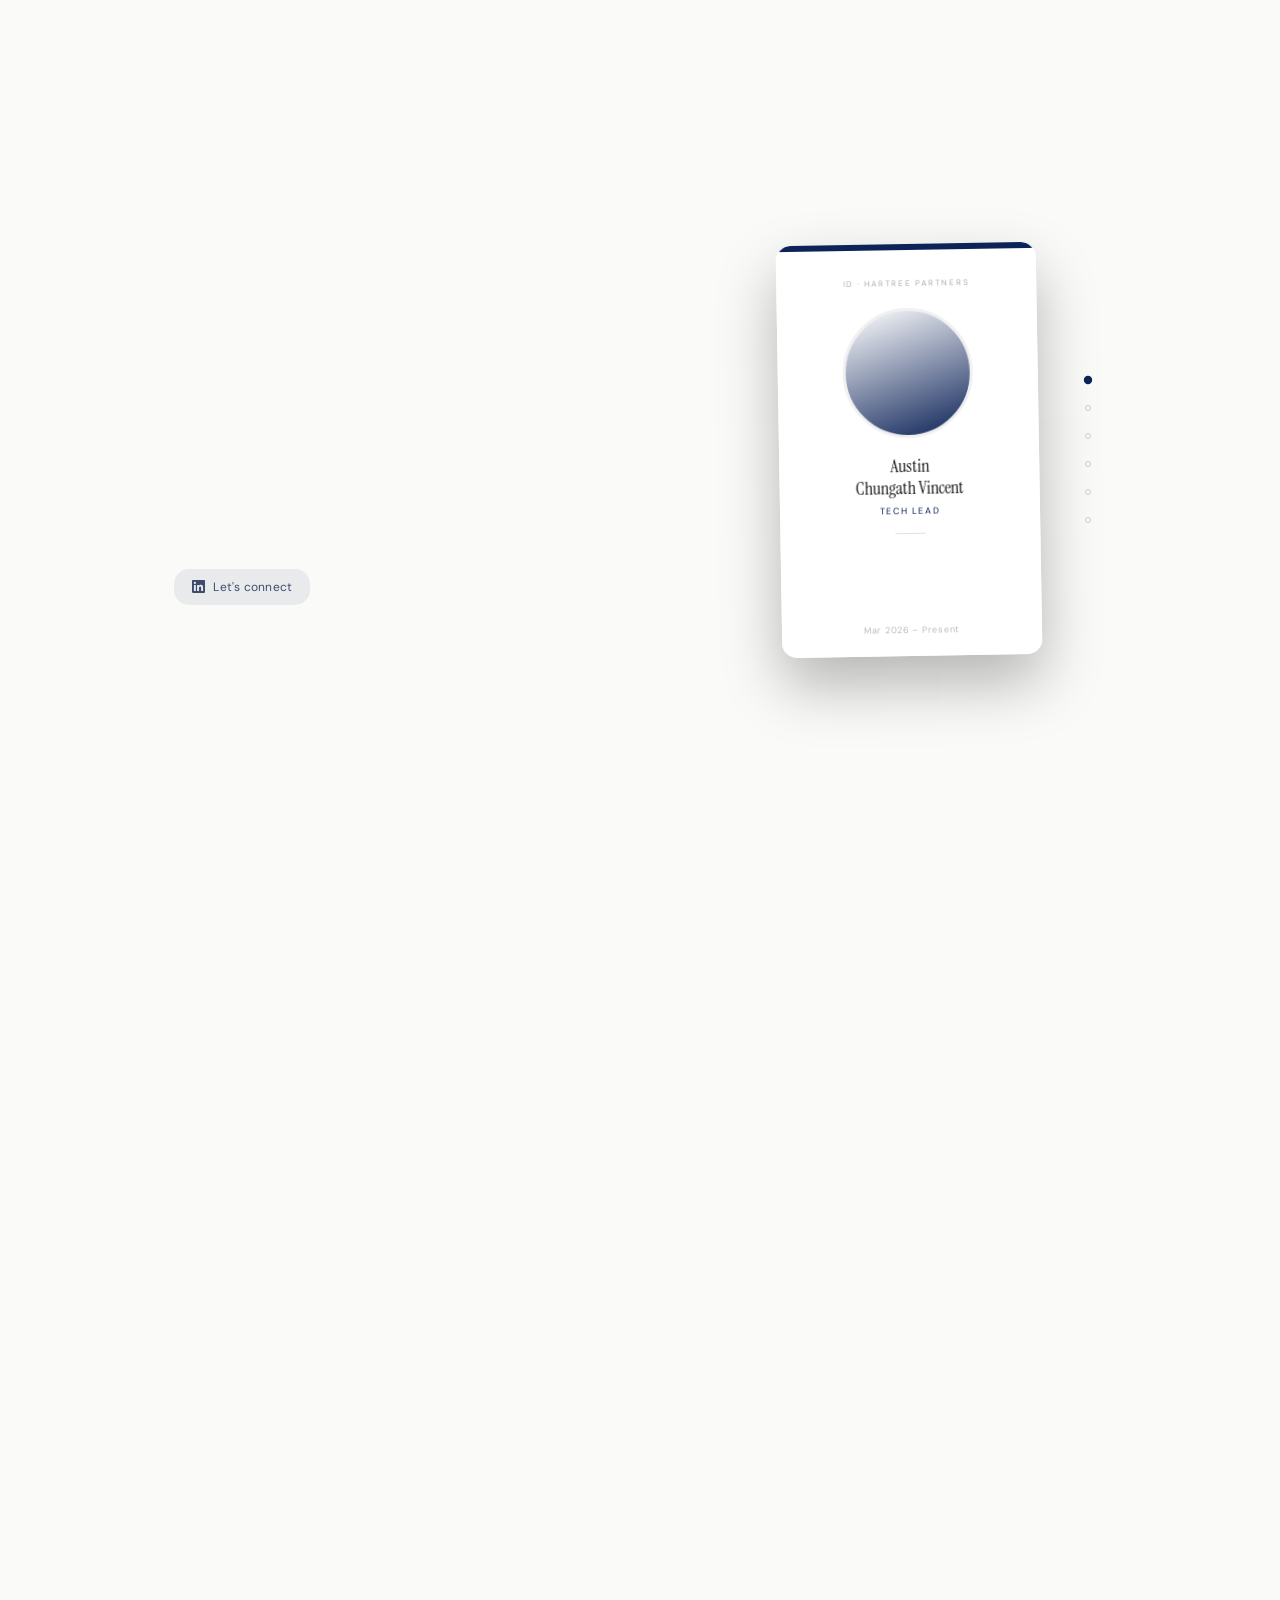
==== commit 0801d4f8: "Merge 04522d3d2824d6561668451f577b00d922527250 into a6b7a163d9668c54c68d2556af3f2ea1b269956f" ====
--- a/index.html
+++ b/index.html
@@ -72,6 +72,9 @@
   <div class="mobile-swipe-area" id="mobileSwipeArea"></div>
   <div class="mobile-footer">
     <div class="mobile-progress" id="mobileProgress"></div>
+    <a href="https://linkedin.com/in/austincv" target="_blank" class="mobile-linkedin-icon" aria-label="LinkedIn">
+      <svg width="16" height="16" viewBox="0 0 24 24" fill="currentColor" aria-hidden="true"><path d="M20.447 20.452h-3.554v-5.569c0-1.328-.027-3.037-1.852-3.037-1.853 0-2.136 1.445-2.136 2.939v5.667H9.351V9h3.414v1.561h.046c.477-.9 1.637-1.85 3.37-1.85 3.601 0 4.267 2.37 4.267 5.455v6.286zM5.337 7.433a2.062 2.062 0 0 1-2.063-2.065 2.064 2.064 0 1 1 2.063 2.065zm1.782 13.019H3.555V9h3.564v11.452zM22.225 0H1.771C.792 0 0 .774 0 1.729v20.542C0 23.227.792 24 1.771 24h20.451C23.2 24 24 23.227 24 22.271V1.729C24 .774 23.2 0 22.222 0h.003z"/></svg>
+    </a>
   </div>
 </div>
 
--- a/css/styles.css
+++ b/css/styles.css
@@ -405,6 +405,20 @@
     border-color: #d0d0d0;
   }
 
+  .mobile-linkedin-icon {
+    position: absolute;
+    right: 20px;
+    bottom: max(16px, env(safe-area-inset-bottom));
+    color: #999;
+    text-decoration: none;
+    line-height: 0;
+    transition: color .2s;
+  }
+
+  .mobile-linkedin-icon:active {
+    color: #888;
+  }
+
 }
 
 /* ─── SMALL-HEIGHT PHONES (iPhone SE / 8, ≤700px tall) ──── */
